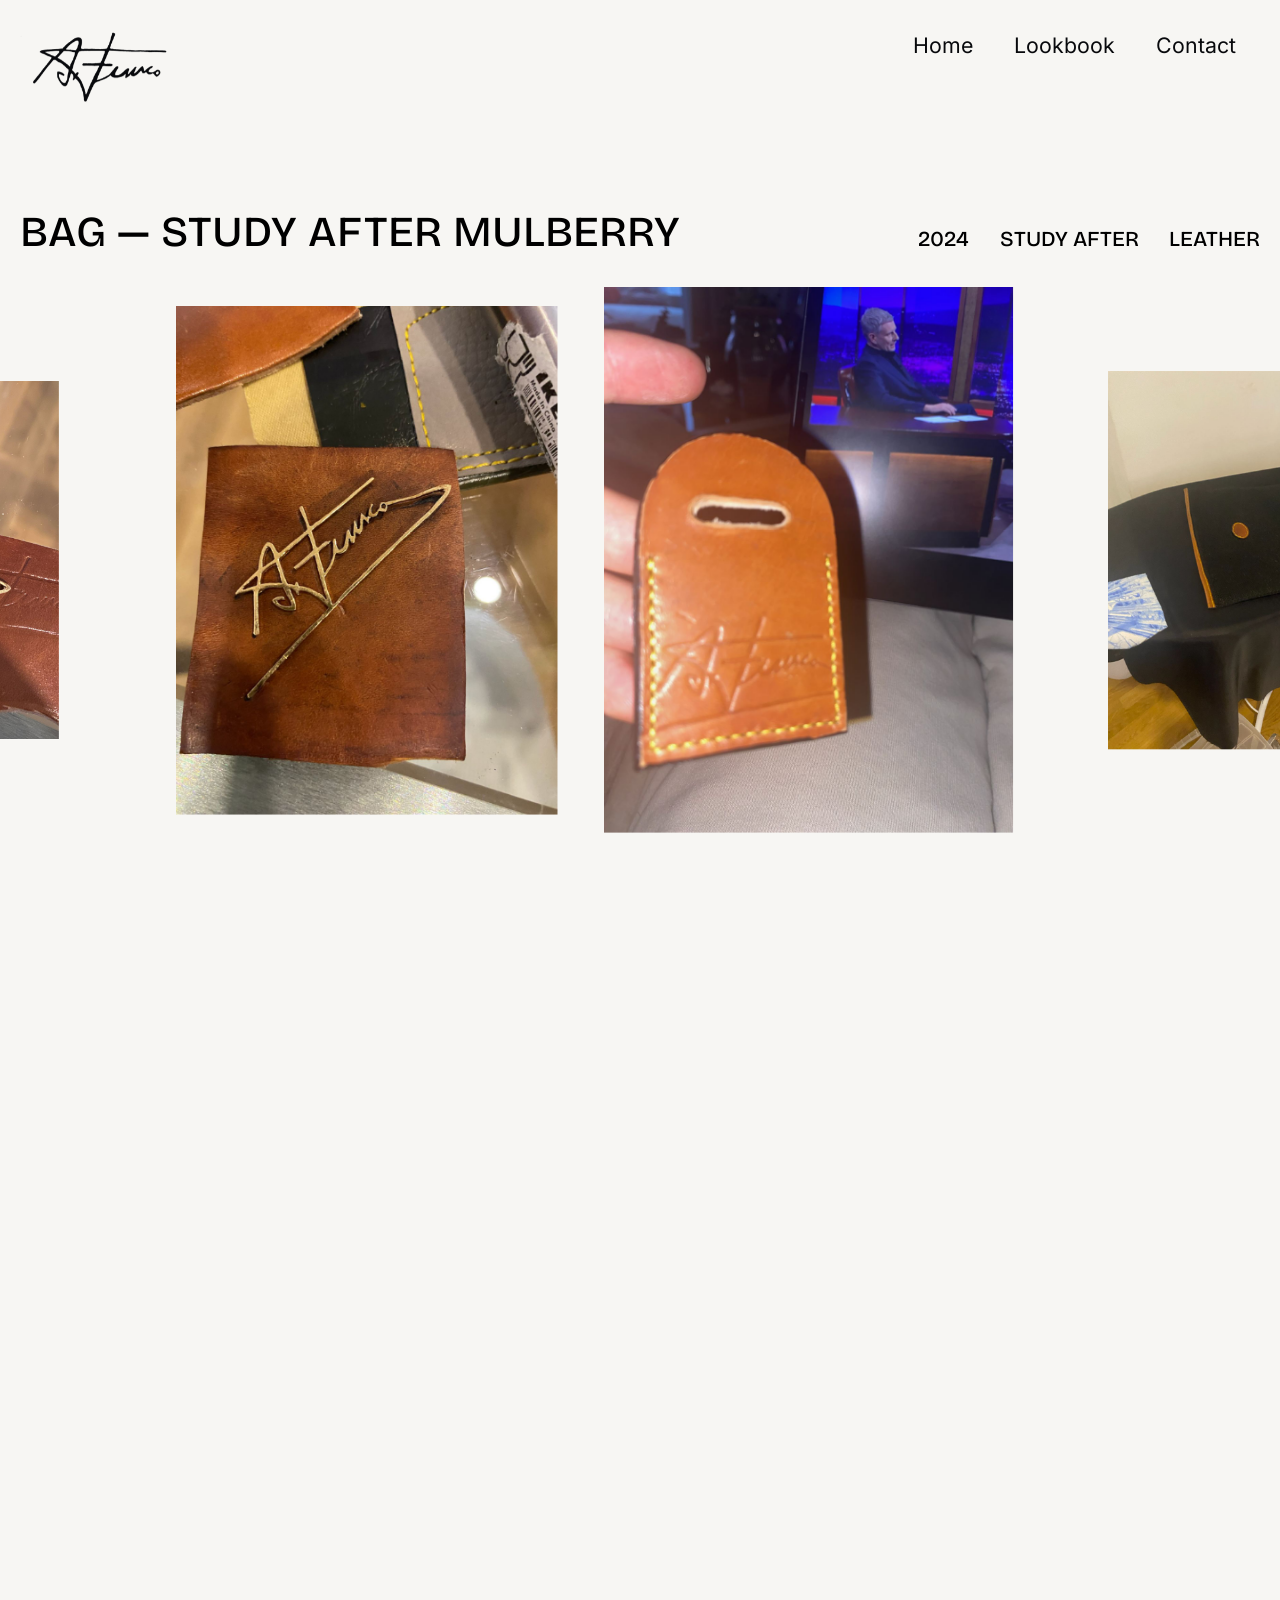
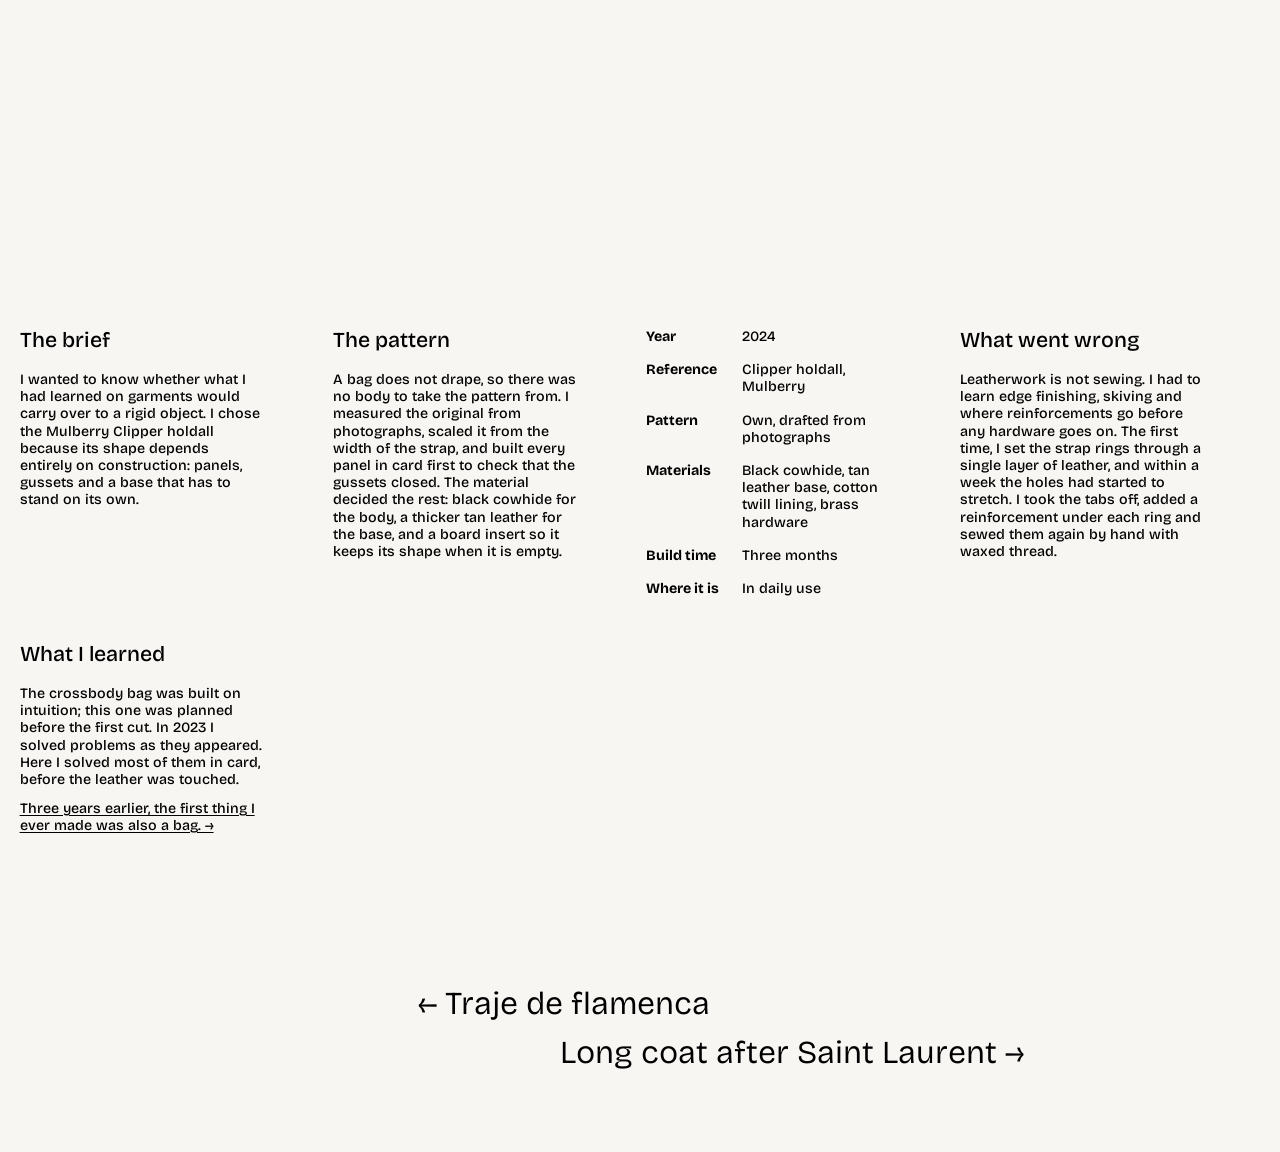
==== work/bag-after-mulberry/index.html @ 80b9b9b6 "Web completa: home, work, lookbook, about y contacto" ====
<!doctype html>
<html lang="en">
<head>
<meta charset="utf-8">
<meta name="viewport" content="width=device-width, initial-scale=1">
<title>Bag — study after Mulberry — Antonio Franco</title>
<link rel="preconnect" href="https://fonts.googleapis.com">
<link rel="preconnect" href="https://fonts.gstatic.com" crossorigin>
<link rel="stylesheet" href="https://fonts.googleapis.com/css2?family=Bricolage+Grotesque:opsz,wght@12..96,200..800&family=Inter:wght@400;500;600&display=swap">
<link rel="stylesheet" href="../../site.css">
<link rel="stylesheet" href="../work.css">
</head>
<body>
<!-- barra fija: firma + menú -->
<header class="bar" id="bar">
  <a class="bar-sig" href="../../index.html"><img src="../../img/firma-blanca.png" alt="Antonio Franco — home"></a>
  <nav class="bar-nav" aria-label="Principal">
    <a href="../../index.html">Home</a>
    <a href="../../lookbook/lookbook.html">Lookbook</a>
    <a href="../../contact/contact.html">Contact</a>
  </nav>
</header>

<!-- FICHA (Figma · Desktop 117) 
   Textos: textos-piezas-FINAL.md -->
<main class="piece">
  <section class="reel" id="reel" aria-label="Photographs">
    <div class="reel-pin">
      <header class="piece-head">
        <div>
          <h1>Bag — study after Mulberry</h1>
        </div>
        <p class="piece-tag"><span>2024</span><span>Study after</span><span>Leather</span></p>
      </header>
      <div class="track-wrap" id="wrap">
        <div class="track" id="track">
      <figure class="item" style="aspect-ratio:9/16"><img src="../../img/leather-holdall/web/img-8355.jpg" alt="Bag after Mulberry, photo 1" draggable="false"></figure>
      <figure class="item" style="aspect-ratio:1200/1600"><img src="../../img/leather-holdall/web/img-6342.jpg" alt="Bag after Mulberry, photo 2" draggable="false"></figure>
      <figure class="item" style="aspect-ratio:1200/1600"><img src="../../img/leather-holdall/web/img-6376.jpg" alt="Bag after Mulberry, photo 3" draggable="false"></figure>
      <figure class="item" style="aspect-ratio:1200/1600"><img data-src="../../img/leather-holdall/web/img-6377.jpg" alt="Bag after Mulberry, photo 4" draggable="false"></figure>
      <figure class="item" style="aspect-ratio:1200/1600"><img data-src="../../img/leather-holdall/web/img-6379.jpg" alt="Bag after Mulberry, photo 5" draggable="false"></figure>
      <figure class="item" style="aspect-ratio:1200/1600"><img data-src="../../img/leather-holdall/web/img-6380.jpg" alt="Bag after Mulberry, photo 6" draggable="false"></figure>
      <figure class="item" style="aspect-ratio:1200/1600"><img data-src="../../img/leather-holdall/web/img-6389.jpg" alt="Bag after Mulberry, photo 7" draggable="false"></figure>
      <figure class="item" style="aspect-ratio:1200/1600"><img data-src="../../img/leather-holdall/web/img-6397.jpg" alt="Bag after Mulberry, photo 8" draggable="false"></figure>
      <figure class="item" style="aspect-ratio:900/1600"><img data-src="../../img/leather-holdall/web/fbeb11ae-dc1b-4332-8c28-9466ccbe0a20.jpg" alt="Bag after Mulberry, photo 9" draggable="false"></figure>
      <figure class="item" style="aspect-ratio:1200/1600"><img data-src="../../img/leather-holdall/web/img-6408.jpg" alt="Bag after Mulberry, photo 10" draggable="false"></figure>
      <figure class="item is-video"><video data-src="../../img/leather-holdall/0379d54f-9b38-401d-9d6e-30c8ba580655.mp4" muted loop playsinline preload="none" aria-label="Bag after Mulberry, video"></video></figure>
      <figure class="item" style="aspect-ratio:1200/1600"><img data-src="../../img/leather-holdall/web/img-6411.jpg" alt="Bag after Mulberry, photo 12" draggable="false"></figure>
      <figure class="item" style="aspect-ratio:1200/1600"><img data-src="../../img/leather-holdall/web/img-6413.jpg" alt="Bag after Mulberry, photo 13" draggable="false"></figure>
      <figure class="item" style="aspect-ratio:1200/1600"><img data-src="../../img/leather-holdall/web/img-6415.jpg" alt="Bag after Mulberry, photo 14" draggable="false"></figure>
      <figure class="item" style="aspect-ratio:1200/1600"><img data-src="../../img/leather-holdall/web/img-6416.jpg" alt="Bag after Mulberry, photo 15" draggable="false"></figure>
      <figure class="item" style="aspect-ratio:1200/1600"><img data-src="../../img/leather-holdall/web/img-6547.jpg" alt="Bag after Mulberry, photo 16" draggable="false"></figure>
      <figure class="item" style="aspect-ratio:1200/1600"><img data-src="../../img/leather-holdall/web/img-6551.jpg" alt="Bag after Mulberry, photo 17" draggable="false"></figure>
      <figure class="item" style="aspect-ratio:1200/1600"><img data-src="../../img/leather-holdall/web/img-6553.jpg" alt="Bag after Mulberry, photo 18" draggable="false"></figure>
      <figure class="item" style="aspect-ratio:1200/1600"><img data-src="../../img/leather-holdall/web/img-6555.jpg" alt="Bag after Mulberry, photo 19" draggable="false"></figure>
      <figure class="item" style="aspect-ratio:1200/1600"><img data-src="../../img/leather-holdall/web/img-6556.jpg" alt="Bag after Mulberry, photo 20" draggable="false"></figure>
      <figure class="item is-video"><video data-src="../../img/leather-holdall/fe466f7e-7cc1-4289-ad26-3e549e0e9d0e.mp4" muted loop playsinline preload="none" aria-label="Bag after Mulberry, video"></video></figure>
      <figure class="item" style="aspect-ratio:1200/1600"><img data-src="../../img/leather-holdall/web/img-6558.jpg" alt="Bag after Mulberry, photo 22" draggable="false"></figure>
      <figure class="item" style="aspect-ratio:1200/1600"><img data-src="../../img/leather-holdall/web/img-6561.jpg" alt="Bag after Mulberry, photo 23" draggable="false"></figure>
      <figure class="item" style="aspect-ratio:1200/1600"><img data-src="../../img/leather-holdall/web/img-6845.jpg" alt="Bag after Mulberry, photo 24" draggable="false"></figure>
      <figure class="item" style="aspect-ratio:1200/1600"><img data-src="../../img/leather-holdall/web/img-2105.jpg" alt="Bag after Mulberry, photo 25" draggable="false"></figure>
      <figure class="item" style="aspect-ratio:1200/1600"><img data-src="../../img/leather-holdall/web/img-2107.jpg" alt="Bag after Mulberry, photo 26" draggable="false"></figure>
      <figure class="item" style="aspect-ratio:1200/1600"><img data-src="../../img/leather-holdall/web/img-2109.jpg" alt="Bag after Mulberry, photo 27" draggable="false"></figure>
      <figure class="item" style="aspect-ratio:1200/1600"><img data-src="../../img/leather-holdall/web/img-9061.jpg" alt="Bag after Mulberry, photo 28" draggable="false"></figure>
      <figure class="item" style="aspect-ratio:9/16"><img data-src="../../img/leather-holdall/web/img-1634.jpg" alt="Bag after Mulberry, photo 29" draggable="false"></figure>
      <figure class="item" style="aspect-ratio:1600/900"><img data-src="../../img/leather-holdall/web/c8ad2798-4122-4129-9dcb-4c82bdb81c74.jpg" alt="Bag after Mulberry, photo 30" draggable="false"></figure>
        </div>
      </div>
    </div>
  </section>

  <div class="facts">
    <section>
      <h2>The brief</h2>
      <p>I wanted to know whether what I had learned on garments would carry over to a rigid object. I chose the Mulberry Clipper holdall because its shape depends entirely on construction: panels, gussets and a base that has to stand on its own.</p>
    </section>
    <section>
      <h2>The pattern</h2>
      <p>A bag does not drape, so there was no body to take the pattern from. I measured the original from photographs, scaled it from the width of the strap, and built every panel in card first to check that the gussets closed. The material decided the rest: black cowhide for the body, a thicker tan leather for the base, and a board insert so it keeps its shape when it is empty.</p>
    </section>
    <section>
      <h2 class="visually-hidden">Spec</h2>
      <dl class="spec">
        <dt>Year</dt><dd>2024</dd>
        <dt>Reference</dt><dd>Clipper holdall, Mulberry</dd>
        <dt>Pattern</dt><dd>Own, drafted from photographs</dd>
        <dt>Materials</dt><dd>Black cowhide, tan leather base, cotton twill lining, brass hardware</dd>
        <dt>Build time</dt><dd>Three months</dd>
        <dt>Where it is</dt><dd>In daily use</dd>
      </dl>
    </section>
    <section>
      <h2>What went wrong</h2>
      <p>Leatherwork is not sewing. I had to learn edge finishing, skiving and where reinforcements go before any hardware goes on. The first time, I set the strap rings through a single layer of leather, and within a week the holes had started to stretch. I took the tabs off, added a reinforcement under each ring and sewed them again by hand with waxed thread.</p>
    </section>
    <section>
      <h2>What I learned</h2>
      <p>The crossbody bag was built on intuition; this one was planned before the first cut. In 2023 I solved problems as they appeared. Here I solved most of them in card, before the leather was touched.</p>
      <p class="more"><a href="../first-crossbody-bag/">Three years earlier, the first thing I ever made was also a bag. →</a></p>
    </section>
  </div>

  <nav class="pager" aria-label="Other pieces">
    <a class="prev" href="../traje-de-flamenca/">← Traje de flamenca</a>
    <a class="next" href="../long-coat-after-saint-laurent/">Long coat after Saint Laurent →</a>
  </nav>
</main>

<script src="../../site.js"></script>
<script src="../work.js"></script>
</body>
</html>
---- site.css ----
/* 
   ANTONIO FRANCO: lo común a todas las páginas
   Tipografías (solo Inter y Bricolage Grotesque), la barra
   fija con la firma y el menú, y el footer (Figma "Desktop 123").
   Medidas pasadas a vw sobre 1440.
 */
:root{
  --bg:    #F7F6F3;
  --ink:   #191919;
  --ease:  cubic-bezier(.22,.72,.2,1);
  --side:  3.47vw;                             /* margen lateral: 50 px */
  --t16:   clamp(.85rem, 1.111vw, 1.05rem);    /* 16 px */
  --t24:   clamp(1rem, 1.667vw, 1.6rem);       /* 24 px */
  --t48:   clamp(1.8rem, 3.333vw, 3.2rem);     /* 48 px */
  --f-ui: "Inter", -apple-system, "Helvetica Neue", Arial, sans-serif;
  --f-display: "Bricolage Grotesque", "Inter", -apple-system, "Helvetica Neue", Arial, sans-serif;
}

/* la barra: siempre fija y siempre visible
   Va en blanco con mezcla 'difference': sobre fondo claro se
   lee negra y sobre una foto, en negativo. Sobre las zonas
   oscuras (data-dark, el hero) el script le pone .on-dark y
   se queda blanca de verdad, como en la maqueta.            */
.bar{
  position:fixed; z-index:60; inset:0 0 auto 0; height:0;
  color:#fff; mix-blend-mode:difference;
  pointer-events:none;
}
.bar.on-dark{ mix-blend-mode:normal; }
.bar-sig{
  position:absolute; left:0; top:-2px;
  width:clamp(110px,16.2vw,233px);             /* 233 × 162 */
  pointer-events:auto;
}
.bar-sig img{ display:block; width:100%; height:auto; }
.bar-nav{
  position:absolute; top:clamp(16px,2.5vw,36px); right:var(--side);        /* 50 px */
  display:flex; gap:3.2vw;
  transition:gap 600ms var(--ease), right 600ms var(--ease);
  pointer-events:auto;
}
/* en el hero el menú se abre sobre la columna oscura */
.bar.on-dark .bar-nav{ gap:8vw; right:4.24vw; }
.bar-nav a{
  font-family:var(--f-ui); font-weight:400; font-size:var(--t24);
  color:inherit; text-decoration:none;
  text-decoration:underline; text-decoration-thickness:1px; text-underline-offset:.14em;
  text-decoration-color:transparent; transition:text-decoration-color 240ms ease;
}
.bar.on-dark .bar-nav a{ font-weight:500; }
.bar-nav a[aria-current="page"], .bar-nav a:hover{ text-decoration-color:currentColor; }
.bar-nav a:focus-visible, .bar-sig:focus-visible{ outline:2px solid currentColor; outline-offset:4px; }

/* footer */
.site-foot{
  display:flex; flex-direction:column; justify-content:flex-end;
  padding:clamp(4rem,9vw,9rem) var(--side) clamp(28px,3.47vw,50px);
  background:var(--bg); color:#000;
  font-family:var(--f-display); font-weight:500;
  font-variation-settings:"opsz" 14;
}
.site-foot .top, .site-foot .bottom{
  display:grid; grid-template-columns:1fr auto 1fr; align-items:baseline; gap:1.5rem;
}
.site-foot .top{ font-size:var(--t24); margin-bottom:clamp(14px,1.8vw,27px); }
.site-foot .bottom{ font-size:var(--t16); }
.site-foot .top > :last-child, .site-foot .bottom > :last-child{ grid-column:3; justify-self:end; text-align:right; }
.site-foot .bottom .copy{ grid-column:2; }
.site-foot p{ margin:0; }
.site-foot a{
  color:inherit; text-decoration:underline; text-decoration-thickness:1px; text-underline-offset:.14em;
  text-decoration-color:transparent; transition:text-decoration-color 240ms ease;
}
.site-foot a:hover{ text-decoration-color:currentColor; }
.site-foot a:focus-visible{ outline:2px solid currentColor; outline-offset:3px; }

@media (max-width:760px){
  .bar-sig{ width:clamp(84px,26vw,130px); }
  .bar-nav, .bar.on-dark .bar-nav{ top:clamp(14px,4vw,22px); right:clamp(14px,4vw,22px); gap:clamp(.7rem,3vw,1.1rem); }
  .bar-nav a{ font-size:clamp(.8rem,3.6vw,1rem); }
  .bar.on-dark .bar-nav a{ text-shadow:0 0 12px rgba(0,0,0,.6); }
  .site-foot{ padding:4rem 18px 28px; }
  .site-foot .top, .site-foot .bottom{ grid-template-columns:1fr; gap:.5rem; }
  .site-foot .top > :last-child, .site-foot .bottom > :last-child,
  .site-foot .bottom .copy{ grid-column:1; justify-self:start; text-align:left; }
  .site-foot .bottom .copy{ order:3; margin-top:1rem; }
}
---- work/work.css ----
/* 
   ANTONIO FRANCO: ficha de proyecto (Figma "Desktop 117", 1440 px)
   Título y etiqueta · carrusel de fotos y vídeos · textos ·
   anterior / siguiente. Todo en Bricolage Grotesque.

   El carrusel: en pantalla grande la tira se queda clavada y,
   al bajar con la rueda, avanza hacia la izquierda; también se
   arrastra con el ratón. Cada foto crece al acercarse al centro
   y encoge al alejarse (lo mueve work.js).
   En pantalla pequeña la info va arriba y la tira debajo, con
   su propio scroll lateral.
 */
*{ box-sizing:border-box; }
body{
  margin:0; background:var(--bg); color:#000;
  font-family:var(--f-display); font-weight:500; font-variation-settings:"opsz" 14;
  -webkit-font-smoothing:antialiased;
}
img, video{ display:block; max-width:100%; }
.visually-hidden{ position:absolute; width:1px; height:1px; overflow:hidden; clip:rect(0 0 0 0); white-space:nowrap; }

/* los huecos que faltan por escribir (textos-piezas-FINAL.md) */
.todo{
  font-family:var(--f-ui); font-weight:400; font-size:.86em;
  color:#8a6d00; background:rgba(255,214,10,.22);
  box-decoration-break:clone; -webkit-box-decoration-break:clone;
}

.piece{
  --edge: 1.53vw;                             /* 22 px a los lados */
  --col-gap: .97vw;                           /* 14 px entre fotos */
  padding-bottom:6.2vw;
}

/* el tramo clavado */
.reel{ position:relative; }                   /* su alto lo pone work.js */
.reel-pin{
  position:sticky; top:0;
  height:100svh; min-height:520px;
  display:flex; flex-direction:column;
  overflow:hidden;
}

/* cabecera: título a la izquierda, etiqueta a la derecha */
.piece-head{
  display:flex; justify-content:space-between; align-items:baseline; gap:2rem;
  padding:min(16.18vw, 29svh) var(--edge) 0;  /* el título empieza en y = 233 */
  margin-bottom:1.18vw;
}
.piece-head h1{
  margin:0; font-weight:500; text-transform:uppercase;
  font-size:var(--t48); line-height:1.21; letter-spacing:0;
}
.piece-sub{ margin:.4rem 0 0; font-weight:400; font-size:var(--t16); }
.piece-tag{
  margin:0; display:flex; gap:2.4vw; white-space:nowrap;
  font-size:var(--t24); text-transform:uppercase;
}

/* la tira */
.track-wrap{
  flex:1; min-height:0; position:relative;
  padding-bottom:min(4.2vw, 6svh);
  cursor:grab; touch-action:pan-y;
  -webkit-user-select:none; user-select:none;
}
.track-wrap.grabbing{ cursor:grabbing; }
.track{
  display:flex; gap:var(--col-gap); align-items:center;
  height:100%; padding:0 var(--edge);
  width:max-content;
  will-change:transform;
}
.item{
  position:relative; flex:none; margin:0;
  height:100%; aspect-ratio:3/4;
  background:#e6e5e1; overflow:hidden;
  transform-origin:50% 50%;
  will-change:transform;
}
.item.is-video{ aspect-ratio:9/16; }
.item img, .item video{
  width:100%; height:100%; object-fit:cover;
  pointer-events:none;
  opacity:0; transition:opacity 600ms ease;
}
.item img.ready, .item video.ready{ opacity:1; }

/* textos, en las mismas cuatro columnas que las fotos de la maqueta */
.facts{
  display:grid; grid-template-columns:repeat(4,1fr); gap:3.5vw var(--col-gap);
  padding:9vw var(--edge) 0;
}
.facts section{ max-width:19vw; }             /* 273 px */
.facts h2{
  margin:0 0 1.35vw;
  font-weight:500; font-size:var(--t24); line-height:1.21;
}
.facts p{ margin:0 0 .8em; font-size:var(--t16); line-height:1.21; }
.facts p:last-child{ margin-bottom:0; }
.facts .more a{
  color:inherit; text-decoration:underline; text-decoration-thickness:1px; text-underline-offset:.14em;
  transition:text-decoration-color 240ms ease;
}
.facts .more a:hover{ text-decoration-color:transparent; }

.spec{ margin:0; display:grid; grid-template-columns:7.5vw 1fr; row-gap:1.25vw; font-size:var(--t16); line-height:1.21; }
.spec dt{ font-weight:700; }
.spec dd{ margin:0; font-weight:500; }

/* anterior / siguiente, escalonados en el centro */
.pager{
  margin-top:11.8vw; padding:0 var(--edge);
  font-weight:360; font-variation-settings:"opsz" 12;
  font-size:clamp(1.4rem,2.5vw,2.4rem);       /* 36 px */
  line-height:1.21;
}
.pager a{
  display:table; color:inherit;
  text-decoration:underline; text-decoration-thickness:1px; text-underline-offset:.14em;
  text-decoration-color:transparent; transition:text-decoration-color 240ms ease;
}
.pager a:hover{ text-decoration-color:currentColor; }
.pager a:focus-visible, .facts a:focus-visible{ outline:2px solid currentColor; outline-offset:4px; }
.pager .prev{ margin-left:auto; margin-right:calc(100% - 55.49vw + var(--edge)); }   /* acaba en x = 799 */
.pager .next{ margin-top:.8vw; margin-left:calc(43.75vw - var(--edge)); }           /* empieza en x = 630 */

/* pantalla pequeña: la info arriba y la tira debajo */
@media (max-width:860px){
  .piece{ --edge:18px; --col-gap:10px; display:flex; flex-direction:column; padding-bottom:3rem; }
  .reel, .reel-pin{ display:contents; }
  .piece-head{ order:1; flex-direction:column; gap:.4rem; padding-top:clamp(110px,30vw,150px); margin-bottom:0; }
  .facts{ order:2; grid-template-columns:1fr; gap:2rem; padding-top:2.2rem; }
  .facts section{ max-width:none; }
  .facts h2{ margin-bottom:.7rem; }
  .spec{ grid-template-columns:7.5rem 1fr; row-gap:.6rem; }
  .track-wrap{
    order:3; flex:none; height:68svh; margin-top:2.5rem; padding-bottom:0;
    overflow-x:auto; overflow-y:hidden; touch-action:pan-x pan-y;
    scrollbar-width:none; overscroll-behavior-x:contain;
  }
  .track-wrap::-webkit-scrollbar{ display:none; }
  .pager{ order:4; margin-top:3.5rem; }
  .pager .prev, .pager .next{ margin:0 0 .8rem; }
}
@media (prefers-reduced-motion:reduce){
  .item img, .item video{ transition:none; }
}
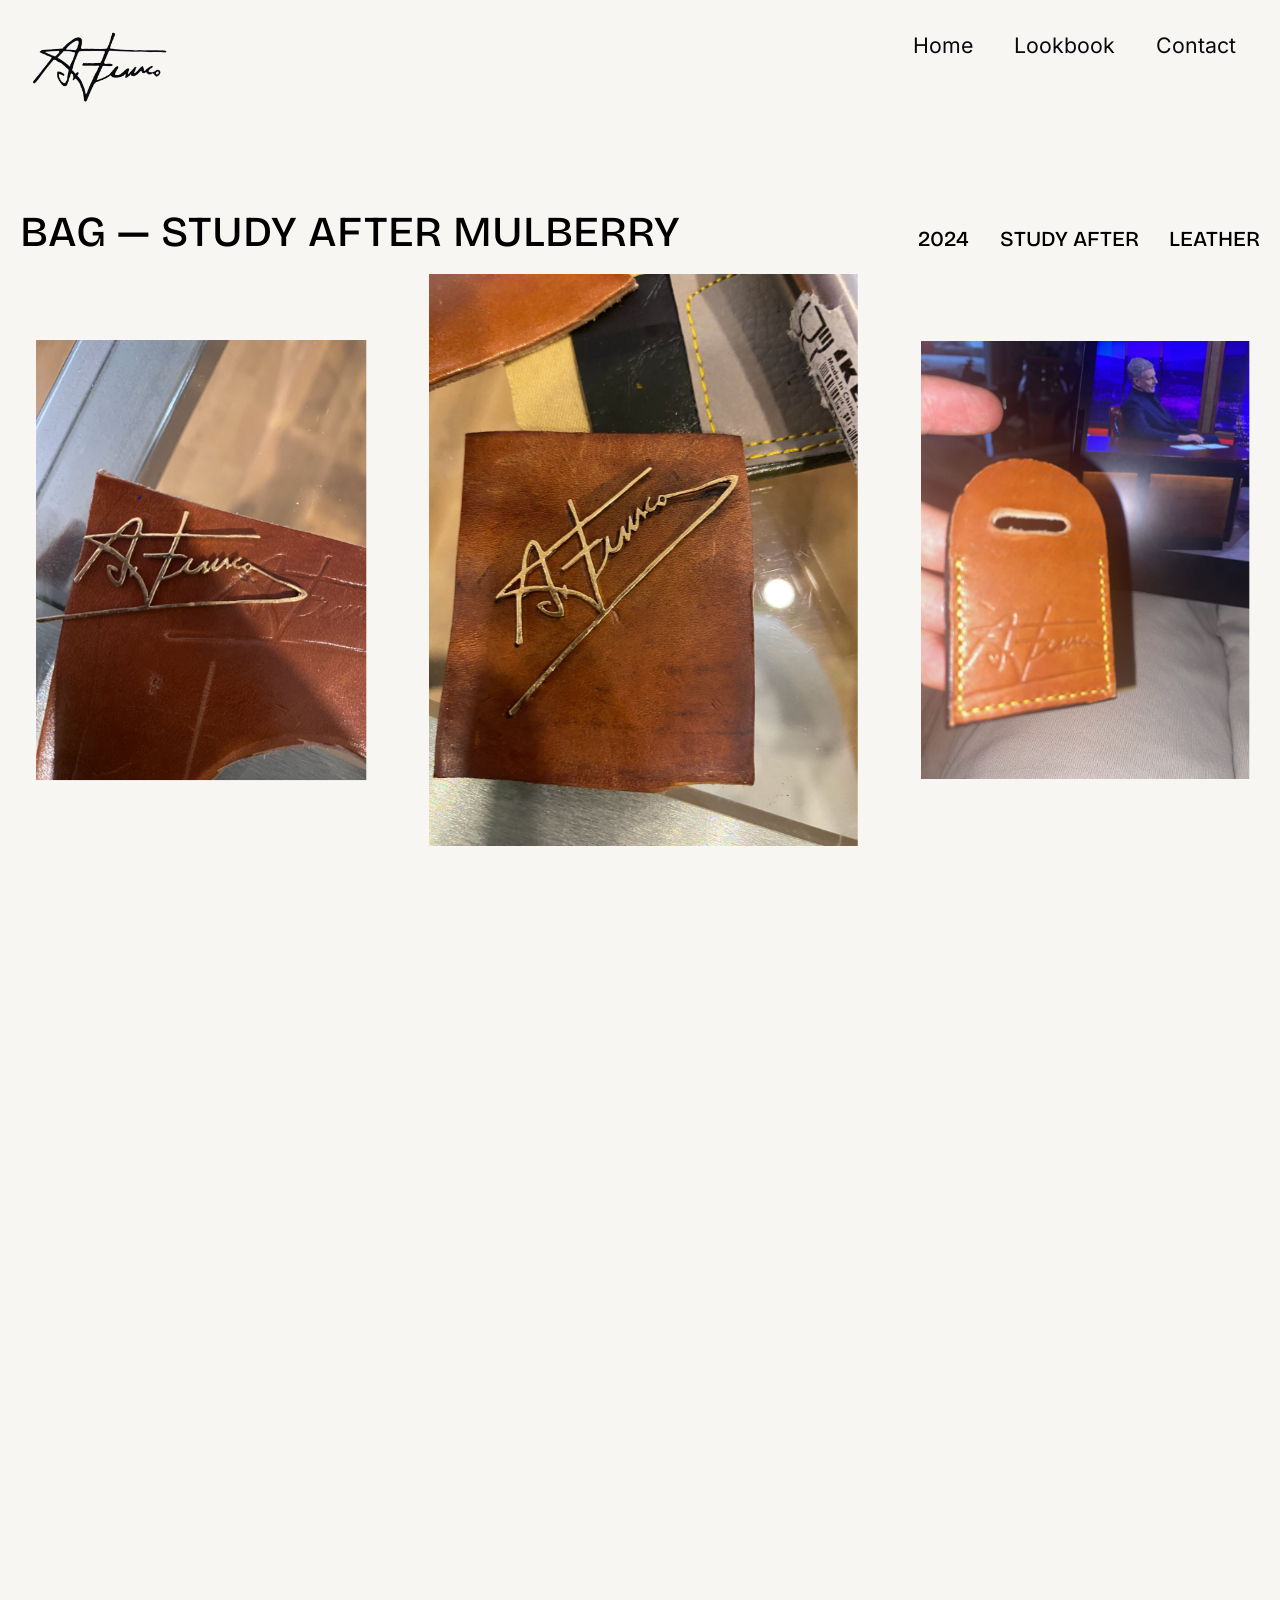
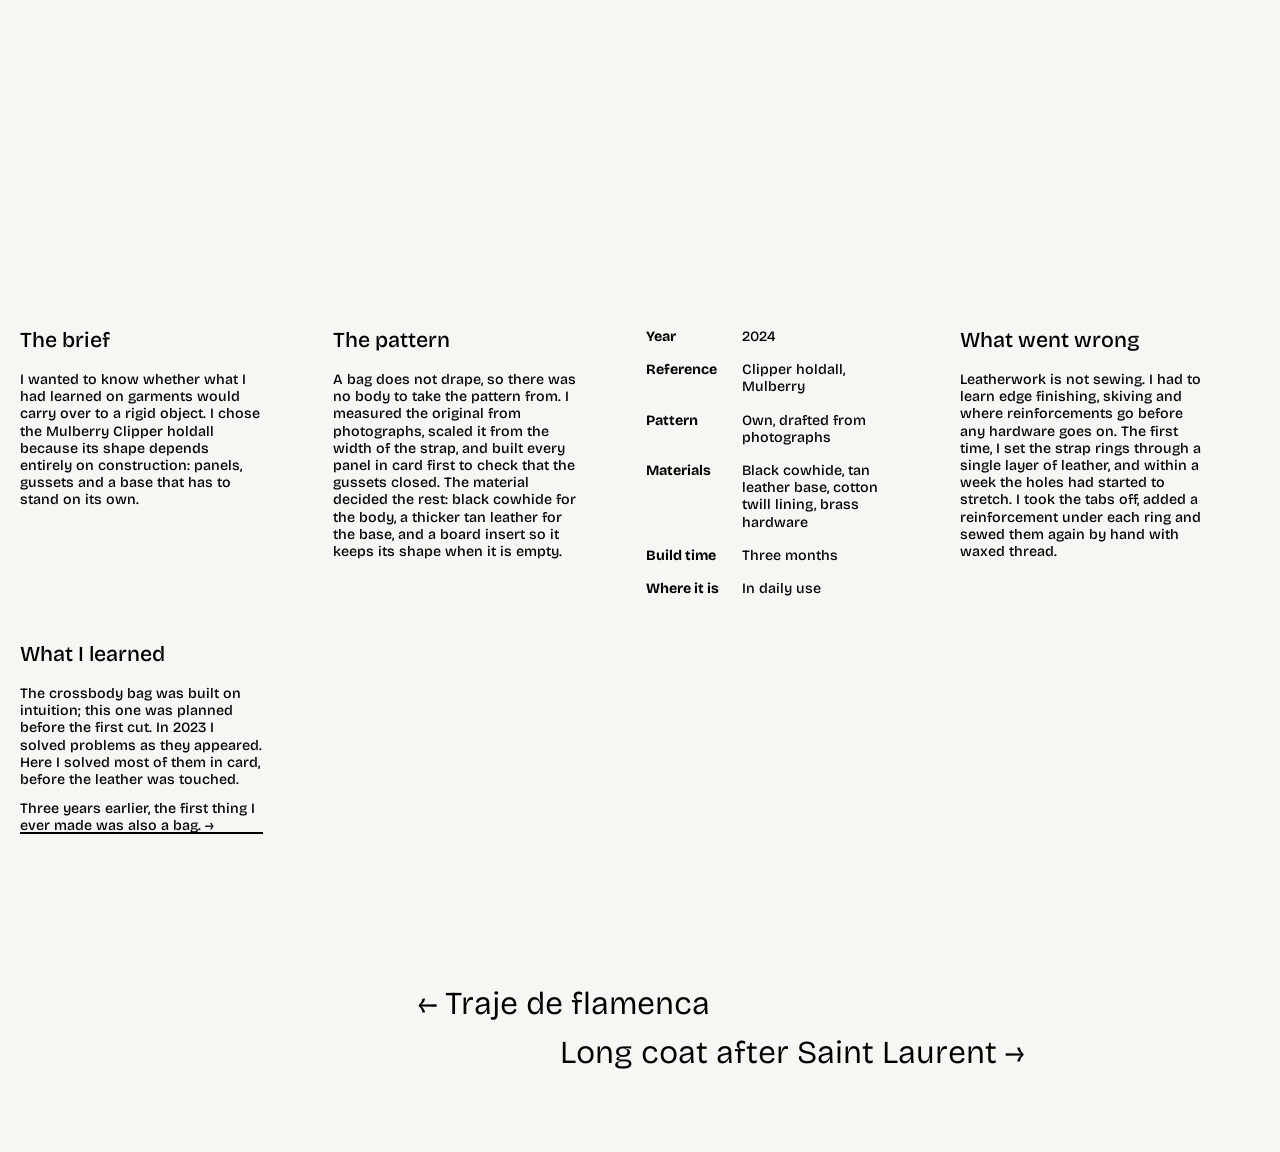
==== commit 700aecb0: "Ajustes en los botones de los proyectos" ====
--- a/work/bag-after-mulberry/index.html
+++ b/work/bag-after-mulberry/index.html
@@ -6,7 +6,7 @@
 <title>Bag — study after Mulberry — Antonio Franco</title>
 <link rel="preconnect" href="https://fonts.googleapis.com">
 <link rel="preconnect" href="https://fonts.gstatic.com" crossorigin>
-<link rel="stylesheet" href="https://fonts.googleapis.com/css2?family=Bricolage+Grotesque:opsz,wght@12..96,200..800&family=Inter:wght@400;500;600&display=swap">
+<link rel="stylesheet" href="https://fonts.googleapis.com/css2?family=Bricolage+Grotesque:opsz,wght@12..96,200..800&family=Inter:wght@400..600&display=swap">
 <link rel="stylesheet" href="../../site.css">
 <link rel="stylesheet" href="../work.css">
 </head>
--- a/site.css
+++ b/site.css
@@ -43,13 +43,33 @@
 .bar.on-dark .bar-nav{ gap:8vw; right:4.24vw; }
 .bar-nav a{
   font-family:var(--f-ui); font-weight:400; font-size:var(--t24);
-  color:inherit; text-decoration:none;
-  text-decoration:underline; text-decoration-thickness:1px; text-underline-offset:.14em;
-  text-decoration-color:transparent; transition:text-decoration-color 240ms ease;
+  color:inherit;
+  transition:font-weight 600ms var(--ease);
 }
 .bar.on-dark .bar-nav a{ font-weight:500; }
-.bar-nav a[aria-current="page"], .bar-nav a:hover{ text-decoration-color:currentColor; }
 .bar-nav a:focus-visible, .bar-sig:focus-visible{ outline:2px solid currentColor; outline-offset:4px; }
+
+/* al cambiar de página, la firma y el menú viajan de un sitio a otro
+   (View Transitions entre documentos: Chrome/Edge y Safari. En los
+   demás navegadores la página cambia sin más y el menú se anima al
+   cargar, ver site.js.)                                             */
+@view-transition{ navigation:auto; }
+.bar-sig{ view-transition-name:bar-sig; }
+.bar-nav a:nth-child(1){ view-transition-name:nav-1; }
+.bar-nav a:nth-child(2){ view-transition-name:nav-2; }
+.bar-nav a:nth-child(3){ view-transition-name:nav-3; }
+::view-transition-group(nav-1),
+::view-transition-group(nav-2),
+::view-transition-group(nav-3),
+::view-transition-group(bar-sig){
+  animation-duration:600ms; animation-timing-function:cubic-bezier(.22,.72,.2,1);
+  mix-blend-mode:difference;                   /* se sigue leyendo sobre claro y sobre oscuro */
+}
+::view-transition-old(root), ::view-transition-new(root){ animation-duration:360ms; }
+@media (prefers-reduced-motion:reduce){
+  @view-transition{ navigation:none; }
+  .bar-nav, .bar-nav a{ transition:none; }
+}
 
 /* footer */
 .site-foot{
@@ -67,12 +87,46 @@
 .site-foot .top > :last-child, .site-foot .bottom > :last-child{ grid-column:3; justify-self:end; text-align:right; }
 .site-foot .bottom .copy{ grid-column:2; }
 .site-foot p{ margin:0; }
-.site-foot a{
-  color:inherit; text-decoration:underline; text-decoration-thickness:1px; text-underline-offset:.14em;
-  text-decoration-color:transparent; transition:text-decoration-color 240ms ease;
+.site-foot a{ color:inherit; width:fit-content; }   /* la línea del hover, solo bajo el texto */
+.site-foot a:focus-visible{ outline:2px solid currentColor; outline-offset:3px; }
+
+/* la línea de los botones
+   Dos líneas bajo el texto. La de reposo (::before) se va por
+   la derecha y la nueva (::after) entra desde la izquierda; al
+   salir, al revés. Si el botón no tiene línea en reposo
+   (--rest:0), la línea entra desde la izquierda y se va por la
+   derecha. Va en currentColor, así funciona también en la barra. */
+.bar-nav a, .site-foot a, .mail, .pager a, .more a, .view button{
+  position:relative; text-decoration:none;
 }
-.site-foot a:hover{ text-decoration-color:currentColor; }
-.site-foot a:focus-visible{ outline:2px solid currentColor; outline-offset:3px; }
+.more a{ display:inline-block; }
+.bar-nav a::before, .site-foot a::before, .mail::before, .pager a::before, .more a::before, .view button::before,
+.bar-nav a::after,  .site-foot a::after,  .mail::after,  .pager a::after,  .more a::after,  .view button::after{
+  content:""; position:absolute; left:0; right:0; bottom:0;          /* ~.16em bajo la base de las letras */
+  height:2px; background:currentColor; pointer-events:none;
+}
+/* línea de reposo */
+.bar-nav a::before, .site-foot a::before, .mail::before, .pager a::before, .more a::before, .view button::before{
+  transform-origin:left; transform:scaleX(var(--rest, 0));
+  transition:transform .4s ease .2s;
+}
+/* línea nueva */
+.bar-nav a::after, .site-foot a::after, .mail::after, .pager a::after, .more a::after, .view button::after{
+  transform-origin:right; transform:scaleX(0);
+  transition:transform .4s ease .1s;
+}
+:is(.bar-nav a, .site-foot a, .mail, .pager a, .more a, .view button):is(:hover, :focus-visible)::before{
+  transform-origin:right; transform:scaleX(0); transition-delay:0s;
+}
+:is(.bar-nav a, .site-foot a, .mail, .pager a, .more a, .view button):is(:hover, :focus-visible)::after{
+  transform-origin:left; transform:scaleX(1);
+}
+/* los que llevan la línea puesta: la página actual y los enlaces de texto */
+.bar-nav a[aria-current="page"], .more a{ --rest:1; }
+@media (prefers-reduced-motion:reduce){
+  :is(.bar-nav a, .site-foot a, .mail, .pager a, .more a, .view button)::before,
+  :is(.bar-nav a, .site-foot a, .mail, .pager a, .more a, .view button)::after{ transition:none; }
+}
 
 @media (max-width:760px){
   .bar-sig{ width:clamp(84px,26vw,130px); }
--- a/work/work.css
+++ b/work/work.css
@@ -98,11 +98,7 @@
 }
 .facts p{ margin:0 0 .8em; font-size:var(--t16); line-height:1.21; }
 .facts p:last-child{ margin-bottom:0; }
-.facts .more a{
-  color:inherit; text-decoration:underline; text-decoration-thickness:1px; text-underline-offset:.14em;
-  transition:text-decoration-color 240ms ease;
-}
-.facts .more a:hover{ text-decoration-color:transparent; }
+.facts .more a{ color:inherit; }
 
 .spec{ margin:0; display:grid; grid-template-columns:7.5vw 1fr; row-gap:1.25vw; font-size:var(--t16); line-height:1.21; }
 .spec dt{ font-weight:700; }
@@ -117,10 +113,7 @@
 }
 .pager a{
   display:table; color:inherit;
-  text-decoration:underline; text-decoration-thickness:1px; text-underline-offset:.14em;
-  text-decoration-color:transparent; transition:text-decoration-color 240ms ease;
 }
-.pager a:hover{ text-decoration-color:currentColor; }
 .pager a:focus-visible, .facts a:focus-visible{ outline:2px solid currentColor; outline-offset:4px; }
 .pager .prev{ margin-left:auto; margin-right:calc(100% - 55.49vw + var(--edge)); }   /* acaba en x = 799 */
 .pager .next{ margin-top:.8vw; margin-left:calc(43.75vw - var(--edge)); }           /* empieza en x = 630 */
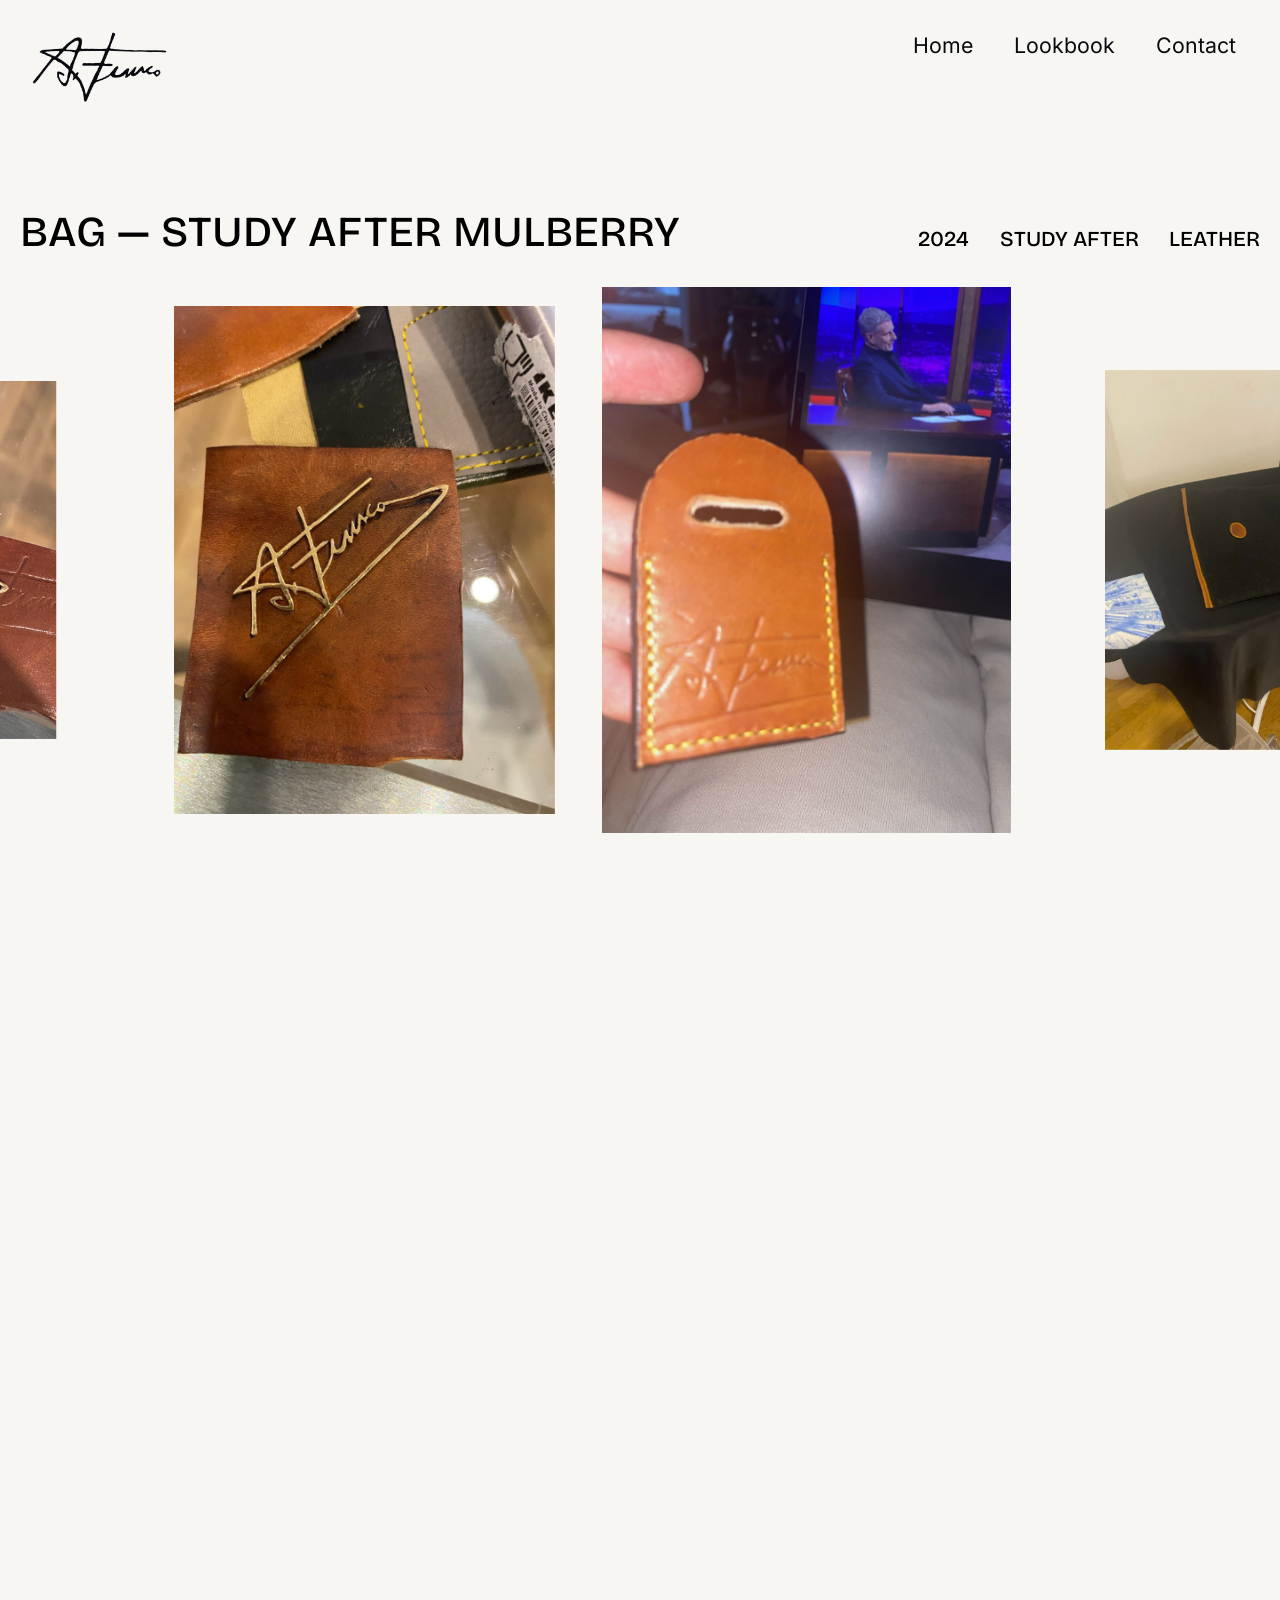
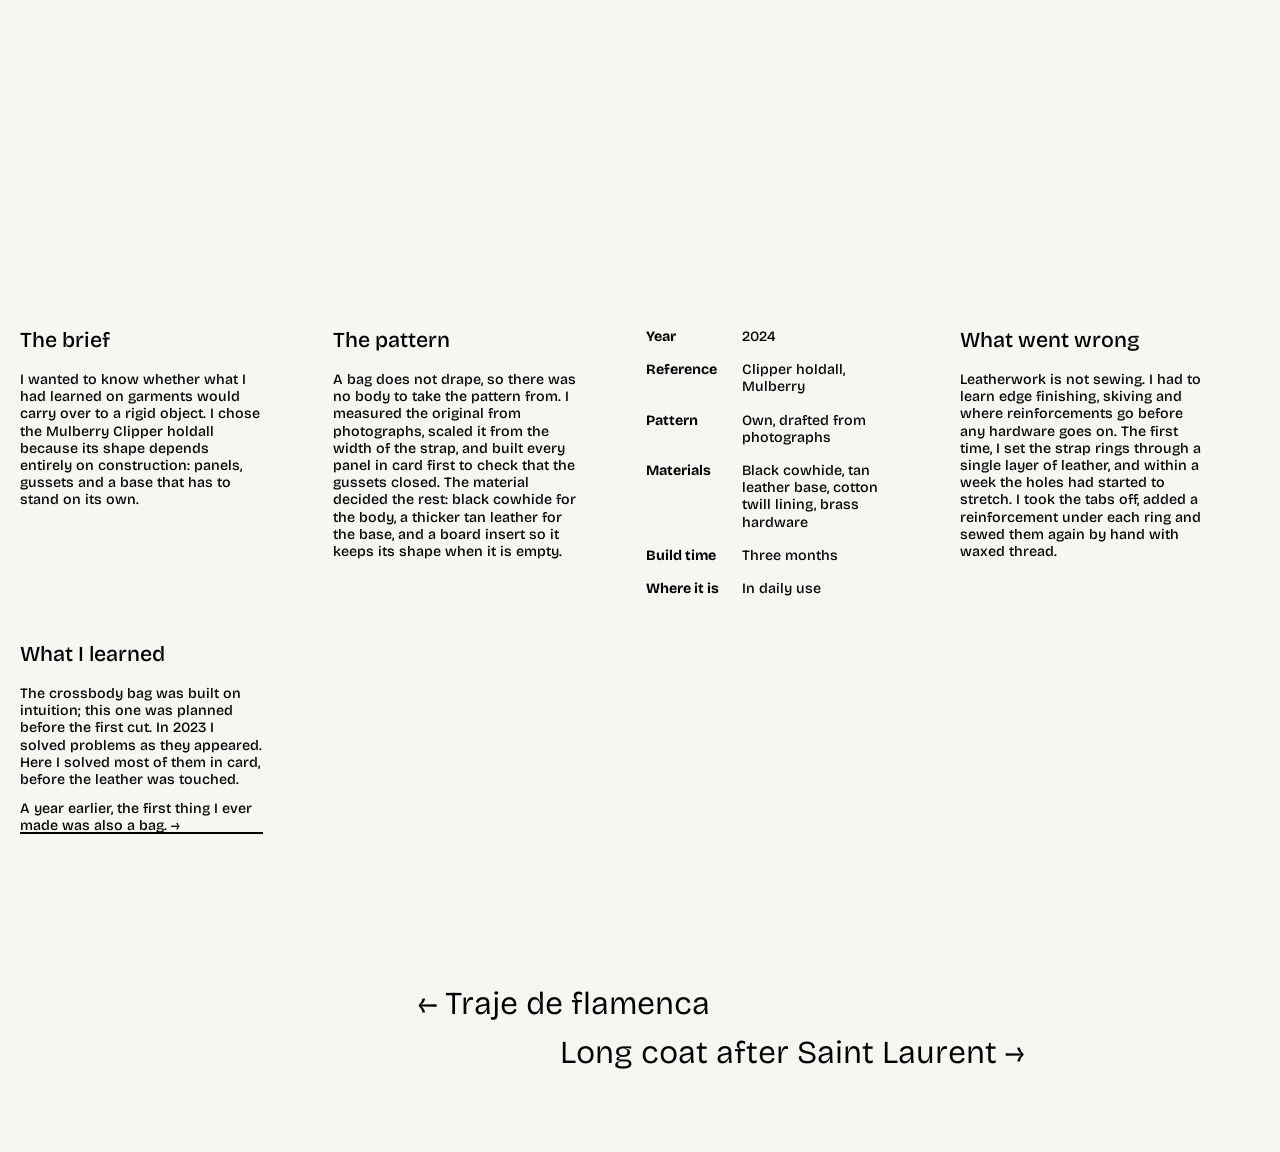
==== commit 03857139: "Ajustes en la home, el lookbook y la barra común" ====
--- a/work/bag-after-mulberry/index.html
+++ b/work/bag-after-mulberry/index.html
@@ -96,7 +96,7 @@
     <section>
       <h2>What I learned</h2>
       <p>The crossbody bag was built on intuition; this one was planned before the first cut. In 2023 I solved problems as they appeared. Here I solved most of them in card, before the leather was touched.</p>
-      <p class="more"><a href="../first-crossbody-bag/">Three years earlier, the first thing I ever made was also a bag. →</a></p>
+      <p class="more"><a href="../first-crossbody-bag/">A year earlier, the first thing I ever made was also a bag. →</a></p>
     </section>
   </div>
 
--- a/site.css
+++ b/site.css
@@ -36,9 +36,35 @@
 .bar-nav{
   position:absolute; top:clamp(16px,2.5vw,36px); right:var(--side);        /* 50 px */
   display:flex; gap:3.2vw;
-  transition:gap 600ms var(--ease), right 600ms var(--ease);
+  transition:gap 600ms var(--ease), right 600ms var(--ease),
+             opacity 700ms ease, transform 1000ms cubic-bezier(.2,.72,.24,1);
   pointer-events:auto;
 }
+
+/* la entrada de la home
+   La firma aparece grande en el centro, espera y viaja a su
+   esquina; entonces baja el menú. Lo mueve site.js.          */
+.bar-sig{
+  transform-origin:0 0;
+  transition:transform 1250ms cubic-bezier(.62,.02,.16,1);
+}
+.bar.intro{ mix-blend-mode:normal; }                 /* blanca de verdad mientras está en el centro */
+.bar.intro .bar-nav{ opacity:0; transform:translateY(-160%); pointer-events:none; }
+/* hasta que arranca el script, nada de la barra a la vista (evita un parpadeo en la esquina) */
+html.pre .bar-sig, html.pre .bar-nav{ opacity:0; }
+
+/* la pantalla de carga: fondo negro bajo la firma grande. Cuando la
+   firma sale hacia su esquina (.leaving), el negro se desvanece.   */
+.loader{
+  position:fixed; inset:0; z-index:55;               /* por debajo de la barra (60) */
+  background:#0B0B0B;
+  pointer-events:none; visibility:hidden; opacity:0;
+}
+html.pre .loader, html.is-intro .loader{ visibility:visible; opacity:1; }
+html.is-intro.leaving .loader{ opacity:0; transition:opacity 900ms ease; }
+/* la firma no cambia de color al terminar la entrada: se queda blanca
+   hasta que la barra sabe que está sobre el hero (.on-dark) */
+.bar.solid{ mix-blend-mode:normal; }
 /* en el hero el menú se abre sobre la columna oscura */
 .bar.on-dark .bar-nav{ gap:8vw; right:4.24vw; }
 .bar-nav a{
@@ -104,6 +130,10 @@
 .bar-nav a::after,  .site-foot a::after,  .mail::after,  .pager a::after,  .more a::after,  .view button::after{
   content:""; position:absolute; left:0; right:0; bottom:0;          /* ~.16em bajo la base de las letras */
   height:2px; background:currentColor; pointer-events:none;
+  /* las dos líneas siempre en su propia capa: así se pintan igual en
+     reposo y en el hover (si no, con pantallas escaladas la de reposo
+     sale más gruesa y la animada más fina) */
+  will-change:transform; backface-visibility:hidden;
 }
 /* línea de reposo */
 .bar-nav a::before, .site-foot a::before, .mail::before, .pager a::before, .more a::before, .view button::before{
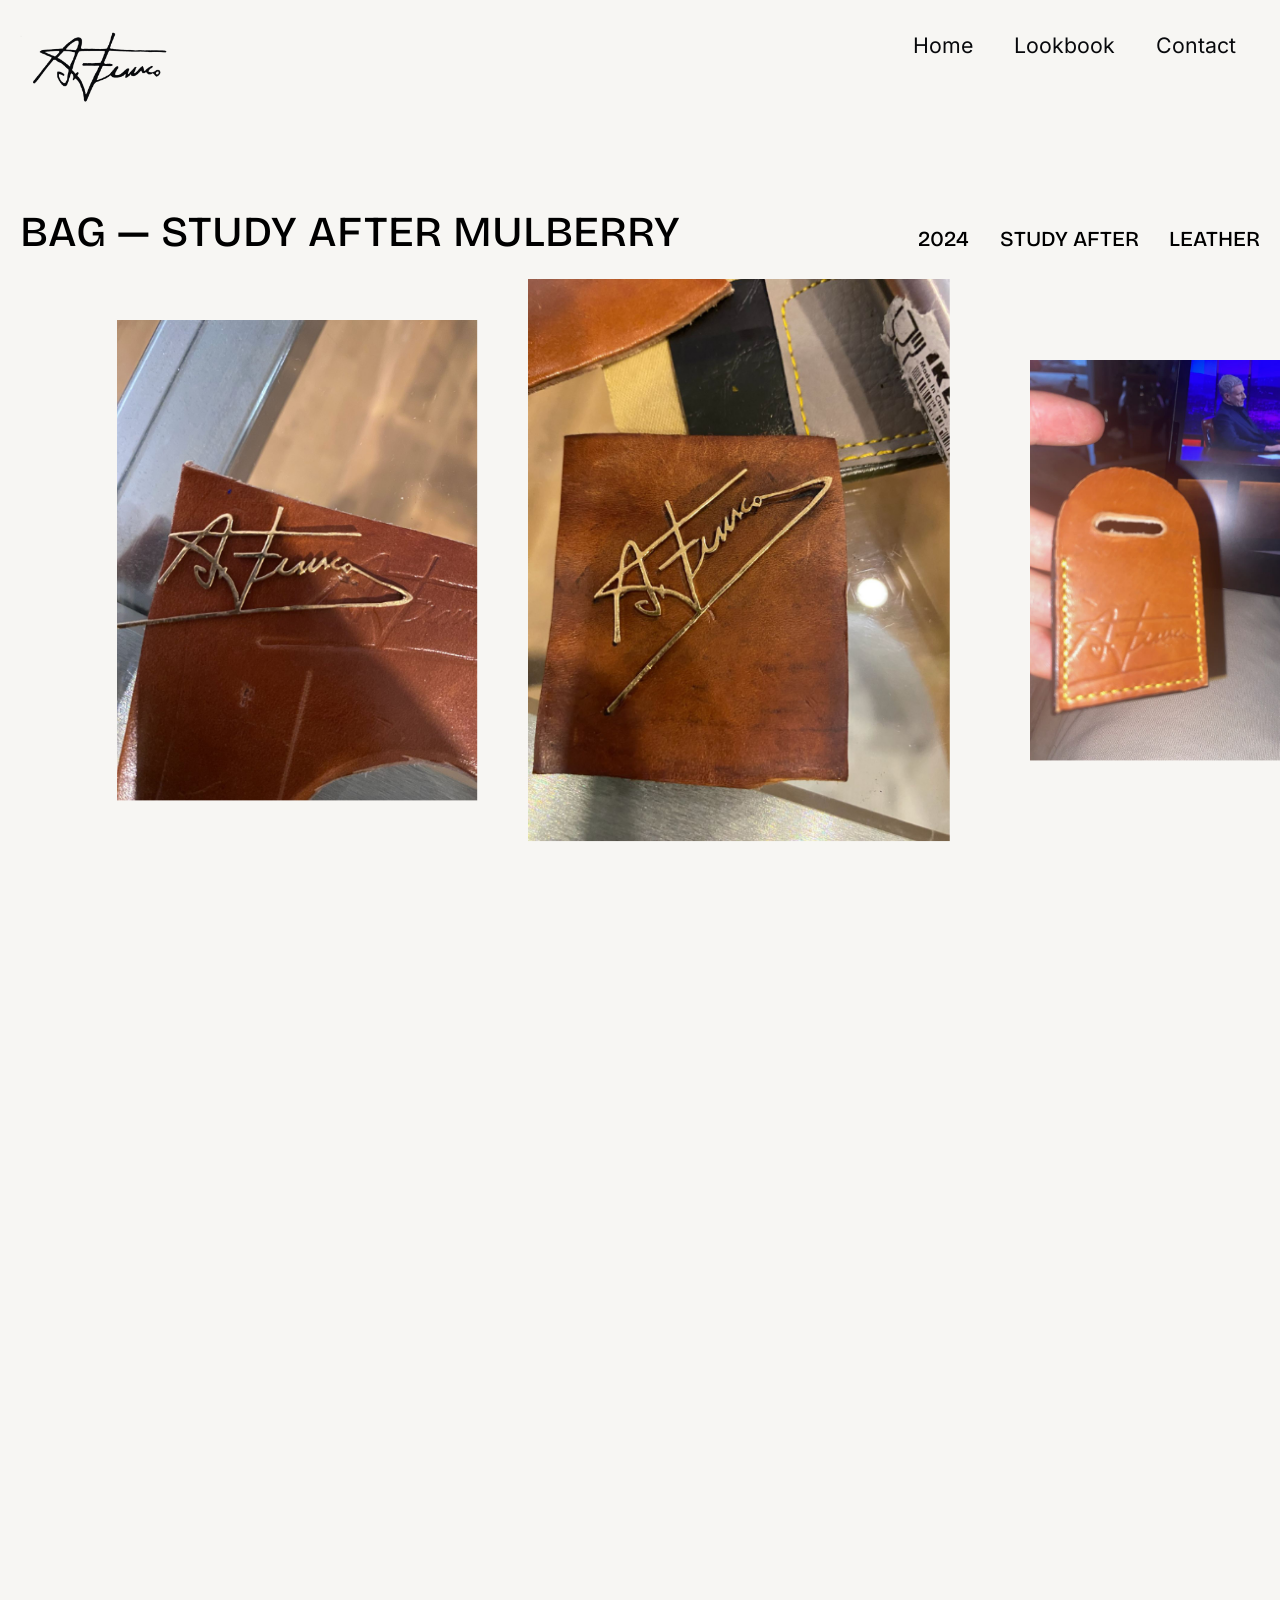
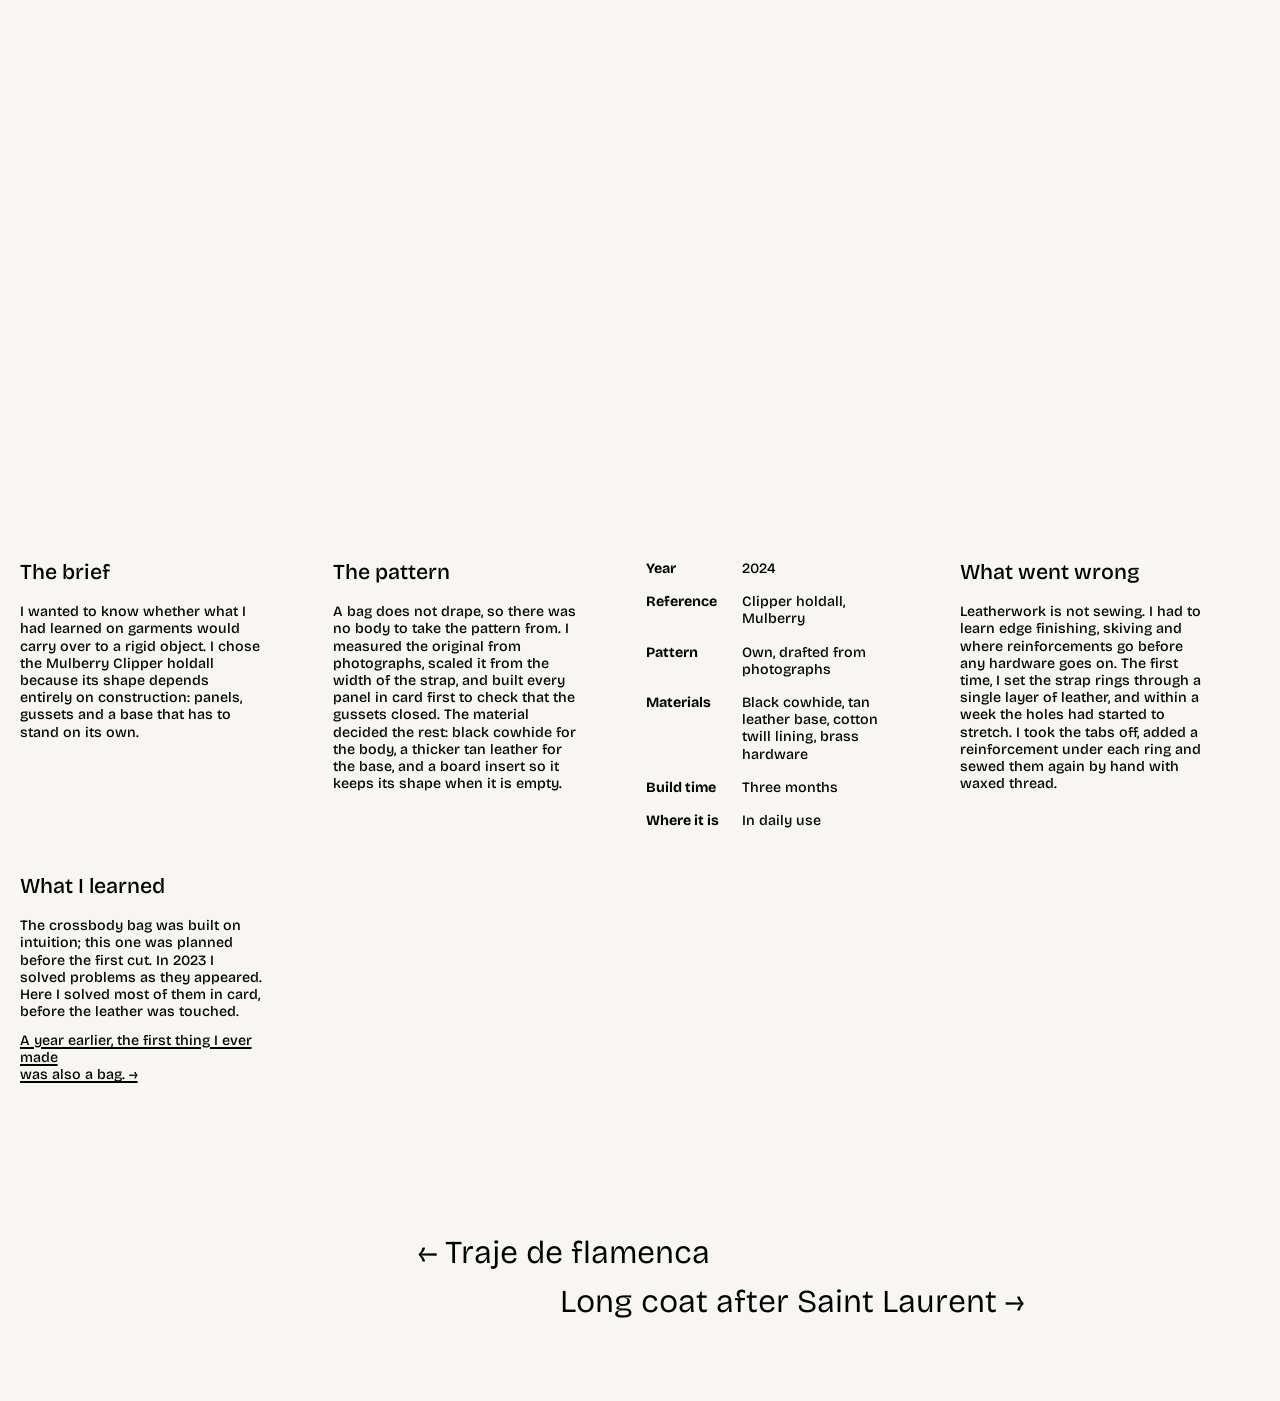
==== commit 9e45bfcd: "Versión publicada" ====
--- a/work/bag-after-mulberry/index.html
+++ b/work/bag-after-mulberry/index.html
@@ -35,35 +35,36 @@
       <div class="track-wrap" id="wrap">
         <div class="track" id="track">
       <figure class="item" style="aspect-ratio:9/16"><img src="../../img/leather-holdall/web/img-8355.jpg" alt="Bag after Mulberry, photo 1" draggable="false"></figure>
-      <figure class="item" style="aspect-ratio:1200/1600"><img src="../../img/leather-holdall/web/img-6342.jpg" alt="Bag after Mulberry, photo 2" draggable="false"></figure>
-      <figure class="item" style="aspect-ratio:1200/1600"><img src="../../img/leather-holdall/web/img-6376.jpg" alt="Bag after Mulberry, photo 3" draggable="false"></figure>
-      <figure class="item" style="aspect-ratio:1200/1600"><img data-src="../../img/leather-holdall/web/img-6377.jpg" alt="Bag after Mulberry, photo 4" draggable="false"></figure>
-      <figure class="item" style="aspect-ratio:1200/1600"><img data-src="../../img/leather-holdall/web/img-6379.jpg" alt="Bag after Mulberry, photo 5" draggable="false"></figure>
-      <figure class="item" style="aspect-ratio:1200/1600"><img data-src="../../img/leather-holdall/web/img-6380.jpg" alt="Bag after Mulberry, photo 6" draggable="false"></figure>
-      <figure class="item" style="aspect-ratio:1200/1600"><img data-src="../../img/leather-holdall/web/img-6389.jpg" alt="Bag after Mulberry, photo 7" draggable="false"></figure>
-      <figure class="item" style="aspect-ratio:1200/1600"><img data-src="../../img/leather-holdall/web/img-6397.jpg" alt="Bag after Mulberry, photo 8" draggable="false"></figure>
-      <figure class="item" style="aspect-ratio:900/1600"><img data-src="../../img/leather-holdall/web/fbeb11ae-dc1b-4332-8c28-9466ccbe0a20.jpg" alt="Bag after Mulberry, photo 9" draggable="false"></figure>
-      <figure class="item" style="aspect-ratio:1200/1600"><img data-src="../../img/leather-holdall/web/img-6408.jpg" alt="Bag after Mulberry, photo 10" draggable="false"></figure>
+      <figure class="item" style="aspect-ratio:1200/1600"><img src="../../img/leather-holdall/web/img-1755.jpg" alt="Bag after Mulberry, sketch" draggable="false"></figure>
+      <figure class="item" style="aspect-ratio:1200/1600"><img src="../../img/leather-holdall/web/img-6342.jpg" alt="Bag after Mulberry, photo 3" draggable="false"></figure>
+      <figure class="item" style="aspect-ratio:1200/1600"><img data-src="../../img/leather-holdall/web/img-6376.jpg" alt="Bag after Mulberry, photo 4" draggable="false"></figure>
+      <figure class="item" style="aspect-ratio:1200/1600"><img data-src="../../img/leather-holdall/web/img-6377.jpg" alt="Bag after Mulberry, photo 5" draggable="false"></figure>
+      <figure class="item" style="aspect-ratio:1200/1600"><img data-src="../../img/leather-holdall/web/img-6379.jpg" alt="Bag after Mulberry, photo 6" draggable="false"></figure>
+      <figure class="item" style="aspect-ratio:1200/1600"><img data-src="../../img/leather-holdall/web/img-6380.jpg" alt="Bag after Mulberry, photo 7" draggable="false"></figure>
+      <figure class="item" style="aspect-ratio:1200/1600"><img data-src="../../img/leather-holdall/web/img-6389.jpg" alt="Bag after Mulberry, photo 8" draggable="false"></figure>
+      <figure class="item" style="aspect-ratio:1200/1600"><img data-src="../../img/leather-holdall/web/img-6397.jpg" alt="Bag after Mulberry, photo 9" draggable="false"></figure>
+      <figure class="item" style="aspect-ratio:900/1600"><img data-src="../../img/leather-holdall/web/fbeb11ae-dc1b-4332-8c28-9466ccbe0a20.jpg" alt="Bag after Mulberry, photo 10" draggable="false"></figure>
+      <figure class="item" style="aspect-ratio:1200/1600"><img data-src="../../img/leather-holdall/web/img-6408.jpg" alt="Bag after Mulberry, photo 11" draggable="false"></figure>
       <figure class="item is-video"><video data-src="../../img/leather-holdall/0379d54f-9b38-401d-9d6e-30c8ba580655.mp4" muted loop playsinline preload="none" aria-label="Bag after Mulberry, video"></video></figure>
-      <figure class="item" style="aspect-ratio:1200/1600"><img data-src="../../img/leather-holdall/web/img-6411.jpg" alt="Bag after Mulberry, photo 12" draggable="false"></figure>
-      <figure class="item" style="aspect-ratio:1200/1600"><img data-src="../../img/leather-holdall/web/img-6413.jpg" alt="Bag after Mulberry, photo 13" draggable="false"></figure>
-      <figure class="item" style="aspect-ratio:1200/1600"><img data-src="../../img/leather-holdall/web/img-6415.jpg" alt="Bag after Mulberry, photo 14" draggable="false"></figure>
-      <figure class="item" style="aspect-ratio:1200/1600"><img data-src="../../img/leather-holdall/web/img-6416.jpg" alt="Bag after Mulberry, photo 15" draggable="false"></figure>
-      <figure class="item" style="aspect-ratio:1200/1600"><img data-src="../../img/leather-holdall/web/img-6547.jpg" alt="Bag after Mulberry, photo 16" draggable="false"></figure>
-      <figure class="item" style="aspect-ratio:1200/1600"><img data-src="../../img/leather-holdall/web/img-6551.jpg" alt="Bag after Mulberry, photo 17" draggable="false"></figure>
-      <figure class="item" style="aspect-ratio:1200/1600"><img data-src="../../img/leather-holdall/web/img-6553.jpg" alt="Bag after Mulberry, photo 18" draggable="false"></figure>
-      <figure class="item" style="aspect-ratio:1200/1600"><img data-src="../../img/leather-holdall/web/img-6555.jpg" alt="Bag after Mulberry, photo 19" draggable="false"></figure>
-      <figure class="item" style="aspect-ratio:1200/1600"><img data-src="../../img/leather-holdall/web/img-6556.jpg" alt="Bag after Mulberry, photo 20" draggable="false"></figure>
+      <figure class="item" style="aspect-ratio:1200/1600"><img data-src="../../img/leather-holdall/web/img-6411.jpg" alt="Bag after Mulberry, photo 13" draggable="false"></figure>
+      <figure class="item" style="aspect-ratio:1200/1600"><img data-src="../../img/leather-holdall/web/img-6413.jpg" alt="Bag after Mulberry, photo 14" draggable="false"></figure>
+      <figure class="item" style="aspect-ratio:1200/1600"><img data-src="../../img/leather-holdall/web/img-6415.jpg" alt="Bag after Mulberry, photo 15" draggable="false"></figure>
+      <figure class="item" style="aspect-ratio:1200/1600"><img data-src="../../img/leather-holdall/web/img-6416.jpg" alt="Bag after Mulberry, photo 16" draggable="false"></figure>
+      <figure class="item" style="aspect-ratio:1200/1600"><img data-src="../../img/leather-holdall/web/img-6547.jpg" alt="Bag after Mulberry, photo 17" draggable="false"></figure>
+      <figure class="item" style="aspect-ratio:1200/1600"><img data-src="../../img/leather-holdall/web/img-6551.jpg" alt="Bag after Mulberry, photo 18" draggable="false"></figure>
+      <figure class="item" style="aspect-ratio:1200/1600"><img data-src="../../img/leather-holdall/web/img-6553.jpg" alt="Bag after Mulberry, photo 19" draggable="false"></figure>
+      <figure class="item" style="aspect-ratio:1200/1600"><img data-src="../../img/leather-holdall/web/img-6555.jpg" alt="Bag after Mulberry, photo 20" draggable="false"></figure>
+      <figure class="item" style="aspect-ratio:1200/1600"><img data-src="../../img/leather-holdall/web/img-6556.jpg" alt="Bag after Mulberry, photo 21" draggable="false"></figure>
       <figure class="item is-video"><video data-src="../../img/leather-holdall/fe466f7e-7cc1-4289-ad26-3e549e0e9d0e.mp4" muted loop playsinline preload="none" aria-label="Bag after Mulberry, video"></video></figure>
-      <figure class="item" style="aspect-ratio:1200/1600"><img data-src="../../img/leather-holdall/web/img-6558.jpg" alt="Bag after Mulberry, photo 22" draggable="false"></figure>
-      <figure class="item" style="aspect-ratio:1200/1600"><img data-src="../../img/leather-holdall/web/img-6561.jpg" alt="Bag after Mulberry, photo 23" draggable="false"></figure>
-      <figure class="item" style="aspect-ratio:1200/1600"><img data-src="../../img/leather-holdall/web/img-6845.jpg" alt="Bag after Mulberry, photo 24" draggable="false"></figure>
-      <figure class="item" style="aspect-ratio:1200/1600"><img data-src="../../img/leather-holdall/web/img-2105.jpg" alt="Bag after Mulberry, photo 25" draggable="false"></figure>
-      <figure class="item" style="aspect-ratio:1200/1600"><img data-src="../../img/leather-holdall/web/img-2107.jpg" alt="Bag after Mulberry, photo 26" draggable="false"></figure>
-      <figure class="item" style="aspect-ratio:1200/1600"><img data-src="../../img/leather-holdall/web/img-2109.jpg" alt="Bag after Mulberry, photo 27" draggable="false"></figure>
-      <figure class="item" style="aspect-ratio:1200/1600"><img data-src="../../img/leather-holdall/web/img-9061.jpg" alt="Bag after Mulberry, photo 28" draggable="false"></figure>
-      <figure class="item" style="aspect-ratio:9/16"><img data-src="../../img/leather-holdall/web/img-1634.jpg" alt="Bag after Mulberry, photo 29" draggable="false"></figure>
-      <figure class="item" style="aspect-ratio:1600/900"><img data-src="../../img/leather-holdall/web/c8ad2798-4122-4129-9dcb-4c82bdb81c74.jpg" alt="Bag after Mulberry, photo 30" draggable="false"></figure>
+      <figure class="item" style="aspect-ratio:1200/1600"><img data-src="../../img/leather-holdall/web/img-6558.jpg" alt="Bag after Mulberry, photo 23" draggable="false"></figure>
+      <figure class="item" style="aspect-ratio:1200/1600"><img data-src="../../img/leather-holdall/web/img-6561.jpg" alt="Bag after Mulberry, photo 24" draggable="false"></figure>
+      <figure class="item" style="aspect-ratio:1200/1600"><img data-src="../../img/leather-holdall/web/img-6845.jpg" alt="Bag after Mulberry, photo 25" draggable="false"></figure>
+      <figure class="item" style="aspect-ratio:1200/1600"><img data-src="../../img/leather-holdall/web/img-2105.jpg" alt="Bag after Mulberry, photo 26" draggable="false"></figure>
+      <figure class="item" style="aspect-ratio:1200/1600"><img data-src="../../img/leather-holdall/web/img-2107.jpg" alt="Bag after Mulberry, photo 27" draggable="false"></figure>
+      <figure class="item" style="aspect-ratio:1200/1600"><img data-src="../../img/leather-holdall/web/img-2109.jpg" alt="Bag after Mulberry, photo 28" draggable="false"></figure>
+      <figure class="item" style="aspect-ratio:1200/1600"><img data-src="../../img/leather-holdall/web/img-9061.jpg" alt="Bag after Mulberry, photo 29" draggable="false"></figure>
+      <figure class="item" style="aspect-ratio:9/16"><img data-src="../../img/leather-holdall/web/img-1634.jpg" alt="Bag after Mulberry, photo 30" draggable="false"></figure>
+      <figure class="item" style="aspect-ratio:1600/900"><img data-src="../../img/leather-holdall/web/c8ad2798-4122-4129-9dcb-4c82bdb81c74.jpg" alt="Bag after Mulberry, photo 31" draggable="false"></figure>
         </div>
       </div>
     </div>
@@ -96,13 +97,13 @@
     <section>
       <h2>What I learned</h2>
       <p>The crossbody bag was built on intuition; this one was planned before the first cut. In 2023 I solved problems as they appeared. Here I solved most of them in card, before the leather was touched.</p>
-      <p class="more"><a href="../first-crossbody-bag/">A year earlier, the first thing I ever made was also a bag. →</a></p>
+      <p class="more"><a href="../first-crossbody-bag/">A year earlier, the first thing I ever made<br>was also a bag. →</a></p>
     </section>
   </div>
 
   <nav class="pager" aria-label="Other pieces">
-    <a class="prev" href="../traje-de-flamenca/">← Traje de flamenca</a>
-    <a class="next" href="../long-coat-after-saint-laurent/">Long coat after Saint Laurent →</a>
+    <a class="prev" href="../traje-de-flamenca/"><span>← Traje de flamenca</span></a>
+    <a class="next" href="../long-coat-after-saint-laurent/"><span>Long coat after Saint Laurent →</span></a>
   </nav>
 </main>
 
--- a/site.css
+++ b/site.css
@@ -116,53 +116,114 @@
 .site-foot a{ color:inherit; width:fit-content; }   /* la línea del hover, solo bajo el texto */
 .site-foot a:focus-visible{ outline:2px solid currentColor; outline-offset:3px; }
 
-/* la línea de los botones
-   Dos líneas bajo el texto. La de reposo (::before) se va por
-   la derecha y la nueva (::after) entra desde la izquierda; al
-   salir, al revés. Si el botón no tiene línea en reposo
-   (--rest:0), la línea entra desde la izquierda y se va por la
-   derecha. Va en currentColor, así funciona también en la barra. */
-.bar-nav a, .site-foot a, .mail, .pager a, .more a, .view button{
-  position:relative; text-decoration:none;
-}
-.more a{ display:inline-block; }
-.bar-nav a::before, .site-foot a::before, .mail::before, .pager a::before, .more a::before, .view button::before,
-.bar-nav a::after,  .site-foot a::after,  .mail::after,  .pager a::after,  .more a::after,  .view button::after{
-  content:""; position:absolute; left:0; right:0; bottom:0;          /* ~.16em bajo la base de las letras */
-  height:2px; background:currentColor; pointer-events:none;
-  /* las dos líneas siempre en su propia capa: así se pintan igual en
-     reposo y en el hover (si no, con pantallas escaladas la de reposo
-     sale más gruesa y la animada más fina) */
-  will-change:transform; backface-visibility:hidden;
-}
-/* línea de reposo */
-.bar-nav a::before, .site-foot a::before, .mail::before, .pager a::before, .more a::before, .view button::before{
-  transform-origin:left; transform:scaleX(var(--rest, 0));
-  transition:transform .4s ease .2s;
-}
-/* línea nueva */
-.bar-nav a::after, .site-foot a::after, .mail::after, .pager a::after, .more a::after, .view button::after{
-  transform-origin:right; transform:scaleX(0);
-  transition:transform .4s ease .1s;
-}
-:is(.bar-nav a, .site-foot a, .mail, .pager a, .more a, .view button):is(:hover, :focus-visible)::before{
-  transform-origin:right; transform:scaleX(0); transition-delay:0s;
-}
-:is(.bar-nav a, .site-foot a, .mail, .pager a, .more a, .view button):is(:hover, :focus-visible)::after{
-  transform-origin:left; transform:scaleX(1);
-}
-/* los que llevan la línea puesta: la página actual y los enlaces de texto */
-.bar-nav a[aria-current="page"], .more a{ --rest:1; }
+/* la línea de los botones, tipo skip ink
+   site.js pone dentro de cada botón una copia de su texto (.ink),
+   invisible, con un subrayado de verdad: así la línea se corta
+   alrededor de las letras con cola (g, p, y…), como skip ink, y
+   subraya cada renglón aunque el texto ocupe dos líneas.
+   Una máscara descubre ese subrayado como en la v1:
+   · sin línea en reposo: al pasar el ratón entra desde la
+     izquierda; al salir, se va por la derecha;
+   · con línea en reposo (la página actual, los enlaces de texto):
+     al pasar el ratón se va por la derecha y vuelve desde la izquierda. */
+.has-ink{ position:relative; display:inline-block; text-decoration:none; }
+.ink{
+  /* un poco más alta que el texto: la línea queda por debajo de las
+     letras y la máscara solo pinta dentro de esta caja */
+  position:absolute; top:0; left:0; right:0; bottom:-.4em; z-index:1;
+  pointer-events:none; -webkit-user-select:none; user-select:none;
+  /* letras invisibles y línea del color del botón. (Chrome pinta el
+     subrayado con el relleno de las letras: por eso el color de la
+     línea va aparte, en --ink-c, que pone site.js.) */
+  color:transparent;
+  text-decoration-line:underline;
+  text-decoration-color:var(--ink-c, currentColor);
+  text-decoration-thickness:2px;
+  text-underline-offset:.14em;
+  text-decoration-skip-ink:auto;
+  -webkit-mask-image:linear-gradient(#000,#000); mask-image:linear-gradient(#000,#000);
+  -webkit-mask-repeat:no-repeat;                mask-repeat:no-repeat;
+  -webkit-mask-size:0% 100%;                    mask-size:0% 100%;
+  -webkit-mask-position:100% 0;                 mask-position:100% 0;
+  transition:-webkit-mask-size .4s ease .1s, mask-size .4s ease .1s;
+}
+.has-ink:is(:hover, :focus-visible) > .ink,
+.pager a:is(:hover, :focus-visible) > span > .ink,
+.ttl a:is(:hover, :focus-visible) .u > .ink{
+  -webkit-mask-size:100% 100%; mask-size:100% 100%;
+  -webkit-mask-position:0 0;   mask-position:0 0;
+}
+/* con línea en reposo */
+.bar-nav a[aria-current="page"] > .ink, .more a > .ink{
+  -webkit-mask-size:100% 100%; mask-size:100% 100%;
+  -webkit-mask-position:0 0;   mask-position:0 0;
+}
+.bar-nav a[aria-current="page"]:is(:hover, :focus-visible) > .ink,
+.more a:is(:hover, :focus-visible) > .ink{ animation:v1-line .8s ease; }
+@keyframes v1-line{
+  0%   { -webkit-mask-size:100% 100%; mask-size:100% 100%; -webkit-mask-position:100% 0; mask-position:100% 0; }
+  45%  { -webkit-mask-size:0% 100%;   mask-size:0% 100%;   -webkit-mask-position:100% 0; mask-position:100% 0; }
+  55%  { -webkit-mask-size:0% 100%;   mask-size:0% 100%;   -webkit-mask-position:0 0;    mask-position:0 0; }
+  100% { -webkit-mask-size:100% 100%; mask-size:100% 100%; -webkit-mask-position:0 0;    mask-position:0 0; }
+}
 @media (prefers-reduced-motion:reduce){
-  :is(.bar-nav a, .site-foot a, .mail, .pager a, .more a, .view button)::before,
-  :is(.bar-nav a, .site-foot a, .mail, .pager a, .more a, .view button)::after{ transition:none; }
-}
+  .ink{ transition:none; animation:none !important; }
+}
+
+/* menú hamburguesa (pantallas pequeñas)
+   El botón lo pone site.js. Abierto, el menú ocupa la pantalla con el
+   fondo oscuro del hero y los enlaces en grande.                     */
+.bar-burger{ display:none; }
 
 @media (max-width:760px){
-  .bar-sig{ width:clamp(84px,26vw,130px); }
-  .bar-nav, .bar.on-dark .bar-nav{ top:clamp(14px,4vw,22px); right:clamp(14px,4vw,22px); gap:clamp(.7rem,3vw,1.1rem); }
-  .bar-nav a{ font-size:clamp(.8rem,3.6vw,1rem); }
-  .bar.on-dark .bar-nav a{ text-shadow:0 0 12px rgba(0,0,0,.6); }
+  .bar-sig{ position:absolute; z-index:2; width:clamp(84px,26vw,130px); }
+
+  .bar-burger{
+    display:block; position:absolute; z-index:2;
+    top:clamp(12px,3.6vw,20px); right:clamp(12px,3.6vw,20px);
+    width:44px; height:44px; padding:0; margin:0;
+    background:none; border:0; color:inherit; cursor:pointer;
+    pointer-events:auto; -webkit-tap-highlight-color:transparent;
+    view-transition-name:bar-burger;
+    transition:opacity 600ms ease;
+  }
+  .bar-burger span{
+    position:absolute; left:9px; right:9px; height:2px; background:currentColor;
+    transition:transform 450ms var(--ease), top 450ms var(--ease), opacity 250ms ease;
+  }
+  .bar-burger span:nth-child(1){ top:16px; }
+  .bar-burger span:nth-child(2){ top:26px; }
+  .bar.menu-open .bar-burger span:nth-child(1){ top:21px; transform:rotate(45deg); }
+  .bar.menu-open .bar-burger span:nth-child(2){ top:21px; transform:rotate(-45deg); }
+  .bar-burger:focus-visible{ outline:2px solid currentColor; outline-offset:2px; }
+  .bar.intro .bar-burger, html.pre .bar-burger{ opacity:0; pointer-events:none; }
+
+  /* el menú: pantalla completa, oscura como el hero */
+  .bar-nav, .bar.on-dark .bar-nav{
+    position:fixed; inset:0; z-index:1;
+    display:flex; flex-direction:column; justify-content:center; align-items:flex-start;
+    gap:clamp(.6rem,3vh,1.4rem); padding:0 clamp(18px,7vw,40px);
+    background:var(--hero-dark, #1E1E1E); color:#F7F5F3;
+    opacity:0; visibility:hidden; transform:none;
+    transition:opacity 450ms ease, visibility 0s linear 450ms;
+  }
+  .bar.menu-open{ mix-blend-mode:normal; }                   /* sin negativo mientras está abierto */
+  .bar.menu-open .bar-nav{
+    opacity:1; visibility:visible; pointer-events:auto;
+    transition:opacity 450ms ease, visibility 0s;
+  }
+  .bar-nav a, .bar.on-dark .bar-nav a{
+    font-family:var(--f-display); font-weight:500; font-variation-settings:"opsz" 14;
+    font-size:clamp(2.2rem,11vw,3.4rem); line-height:1.1; text-shadow:none;
+    opacity:0; transform:translateY(30%);
+    transition:opacity 500ms ease, transform 700ms var(--ease), background-size .4s ease .1s;
+    view-transition-name:none;
+  }
+  .bar.menu-open .bar-nav a{ opacity:1; transform:none; }
+  .bar.menu-open .bar-nav a:nth-child(1){ transition-delay:80ms; }
+  .bar.menu-open .bar-nav a:nth-child(2){ transition-delay:150ms; }
+  .bar.menu-open .bar-nav a:nth-child(3){ transition-delay:220ms; }
+  html.menu-lock, html.menu-lock body{ overflow:hidden; }
   .site-foot{ padding:4rem 18px 28px; }
   .site-foot .top, .site-foot .bottom{ grid-template-columns:1fr; gap:.5rem; }
   .site-foot .top > :last-child, .site-foot .bottom > :last-child,
--- a/work/work.css
+++ b/work/work.css
@@ -123,15 +123,20 @@
   .piece{ --edge:18px; --col-gap:10px; display:flex; flex-direction:column; padding-bottom:3rem; }
   .reel, .reel-pin{ display:contents; }
   .piece-head{ order:1; flex-direction:column; gap:.4rem; padding-top:clamp(110px,30vw,150px); margin-bottom:0; }
+  .piece-tag{ flex-wrap:wrap; white-space:normal; gap:.15rem 1rem; }
   .facts{ order:2; grid-template-columns:1fr; gap:2rem; padding-top:2.2rem; }
   .facts section{ max-width:none; }
   .facts h2{ margin-bottom:.7rem; }
   .spec{ grid-template-columns:7.5rem 1fr; row-gap:.6rem; }
   .track-wrap{
-    order:3; flex:none; height:68svh; margin-top:2.5rem; padding-bottom:0;
+    order:3; flex:none; height:min(58svh, 135vw); margin-top:2.5rem; padding-bottom:0;
     overflow-x:auto; overflow-y:hidden; touch-action:pan-x pan-y;
     scrollbar-width:none; overscroll-behavior-x:contain;
+    /* al soltar, la tira se para con una foto centrada y entera */
+    scroll-snap-type:x mandatory;
   }
+  .track-wrap.grabbing{ scroll-snap-type:none; }        /* mientras se arrastra con el ratón */
+  .item{ scroll-snap-align:center; max-width:calc(100vw - 2 * var(--edge)); }
   .track-wrap::-webkit-scrollbar{ display:none; }
   .pager{ order:4; margin-top:3.5rem; }
   .pager .prev, .pager .next{ margin:0 0 .8rem; }
